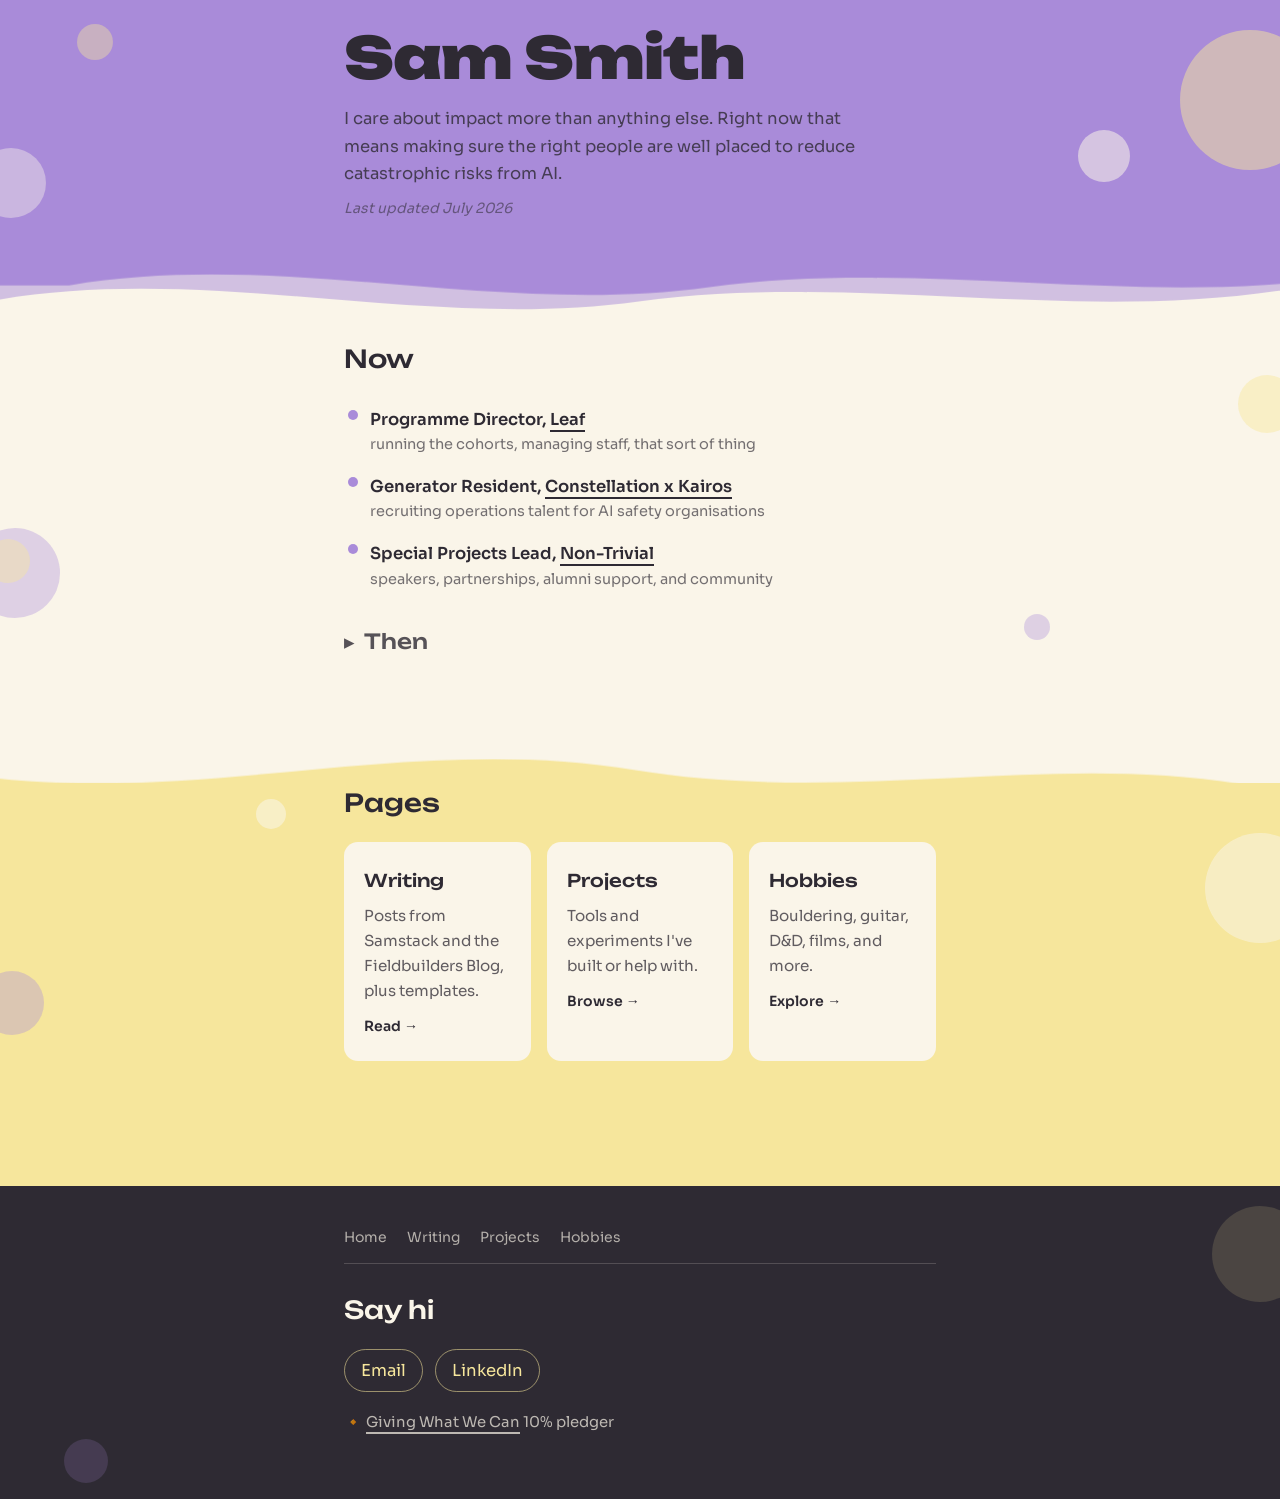
==== index.html @ f6348375 "Single hero line about placing people to reduce catastrophic AI risks Replaces the fieldbuilding-and" ====
<!DOCTYPE html>
<html lang="en">
<head>
<meta charset="UTF-8">
<meta name="viewport" content="width=device-width, initial-scale=1.0">
<title>Sam Smith</title>
<meta name="description" content="Sam Smith: placing the right people to reduce catastrophic risks from AI. Currently at Leaf, Constellation, and Non-Trivial.">
<link rel="preconnect" href="https://fonts.googleapis.com">
<link rel="preconnect" href="https://fonts.gstatic.com" crossorigin>
<link href="https://fonts.googleapis.com/css2?family=Unbounded:wght@500;900&family=Sora:wght@400;600&display=swap" rel="stylesheet">
<link rel="stylesheet" href="css/style.css?v=10">
</head>
<body>

<header>
  <span class="deco" style="width:140px;height:140px;right:-40px;top:30px;background:var(--butter);opacity:0.5;animation-duration:16s"></span>
  <span class="deco" style="width:52px;height:52px;right:150px;top:130px;background:var(--cream);opacity:0.55;animation-duration:11s"></span>
  <span class="deco" style="width:36px;height:36px;left:6%;top:24px;background:var(--butter);opacity:0.4;animation-duration:9s;animation-delay:-3s"></span>
  <span class="deco" style="width:70px;height:70px;left:-24px;bottom:14px;background:var(--cream);opacity:0.4;animation-duration:13s;animation-delay:-7s"></span>
  <div class="inner">
    <h1>Sam Smith</h1>
    <p class="tagline">I care about impact more than anything else. Right now that means making sure the right people are well placed to reduce catastrophic risks from AI.</p>
    <!-- when the career memo doc is ready: link it from here, e.g. "More in my career memo →" -->
    <p class="updated">Last updated July 2026</p>
  </div>
</header>

<svg class="wave" viewBox="0 0 1440 120" preserveAspectRatio="none" aria-hidden="true">
  <path class="under" d="M-240 70 L0 70 C240 30 480 105 720 72 C960 40 1200 95 1440 60 L1680 60 L1680 260 L-240 260 Z" fill="#faf5e9" fill-opacity="0.5" transform="translate(80 -12)"/>
  <path class="main" d="M-240 70 L0 70 C240 30 480 105 720 72 C960 40 1200 95 1440 60 L1680 60 L1680 260 L-240 260 Z" fill="#faf5e9"/>
</svg>

<div class="band-cream">
  <span class="deco" style="width:90px;height:90px;left:-30px;bottom:40px;background:var(--lavender);opacity:0.35;animation-duration:13s"></span>
  <span class="deco" style="width:58px;height:58px;right:-16px;top:36px;background:var(--butter);opacity:0.45;animation-duration:12s;animation-delay:-5s"></span>
  <span class="deco" style="width:44px;height:44px;left:-14px;top:200px;background:var(--butter);opacity:0.4;animation-duration:12s;animation-delay:-3s"></span>
  <span class="deco" style="width:30px;height:30px;right:-10px;top:320px;background:var(--lavender);opacity:0.35;animation-duration:10s;animation-delay:-5s"></span>
  <span class="deco" style="width:26px;height:26px;right:18%;bottom:18px;background:var(--lavender);opacity:0.35;animation-duration:10s;animation-delay:-2s"></span>
  <section class="inner">
    <h2 class="reveal">Now</h2>
    <ul class="plain">
      <li class="reveal">
        <span class="role">Programme Director, <a href="https://leaf.courses">Leaf</a></span>
        <span class="tag">running the cohorts, managing staff, that sort of thing</span>
      </li>
      <li class="reveal">
        <span class="role">Generator Resident, <a href="https://generatorresidency.org/">Constellation x Kairos</a></span>
        <span class="tag">recruiting operations talent for AI safety organisations</span>
      </li>
      <li class="reveal">
        <span class="role">Special Projects Lead, <a href="https://www.non-trivial.org/">Non-Trivial</a></span>
        <span class="tag">speakers, partnerships, alumni support, and community</span>
      </li>
    </ul>
    <details class="past reveal">
      <summary>Then</summary>
      <span class="deco" style="width:56px;height:56px;right:-30px;top:34%;background:var(--butter);opacity:0.35;animation-duration:15s;animation-delay:-9s"></span>
      <ul class="plain">
        <li>
          <span class="role">BSc Mathematics and Philosophy, <a href="https://www.bristol.ac.uk/">University of Bristol</a></span>
          <span class="tag">2023 to 2026</span>
        </li>
        <li>
          <span class="role">Programme Associate, <a href="https://erafellowship.org/">ERA Cambridge</a></span>
          <span class="tag">2025 to 2026; fellowship applications, speaker lineup, and impact evaluation</span>
        </li>
        <li>
          <span class="role">Led <a href="https://www.bristolsu.org.uk/groups/effective-altruism-bristol">EA Bristol</a></span>
          <span class="tag">the university's effective altruism student group</span>
        </li>
        <li>
          <span class="role">Research Manager, <a href="https://www.non-trivial.org/">Non-Trivial</a></span>
          <span class="tag">2023 to 2026; mentored dozens of fellows and led several winning projects</span>
        </li>
        <li>
          <span class="role">Earlier roles at <a href="https://leaf.courses">Leaf</a></span>
          <span class="tag">2022 to 2026; facilitator, then designing and leading the Dilemmas and Dangers in AI course, then Head of Courses</span>
        </li>
        <li>
          <span class="role">Essay Marker, <a href="https://pivotalcontest.org/">Pivotal Contest</a></span>
          <span class="tag">2023; marked 350 essays on AI, ethics, and policy</span>
        </li>
        <li>
          <span class="role">Tutor, <a href="https://www.oasisacademysouthbank.org/">Oasis Academy South Bank</a></span>
          <span class="tag">2021 to 2023; weekly GCSE maths support</span>
        </li>
        <li>
          <span class="role">Volunteer, <a href="https://mermaidsuk.org.uk/">Mermaids</a></span>
          <span class="tag">part of <a href="https://mermaidsuk.org.uk/young-people/mango/">MANGO</a>, Mermaids' online advocacy network that trains young trans people in activism and advocacy</span>
        </li>
        <li>
          <span class="role">Performer, Tate Modern</span>
          <span class="tag">2017; <a href="https://www.tate.org.uk/whats-on/tate-modern/kaputt">Kaputt: the Academy of Destruction</a></span>
        </li>
      </ul>
    </details>
  </section>
</div>

<svg class="wave" viewBox="0 0 1440 120" preserveAspectRatio="none" aria-hidden="true" style="background:#faf5e9">
  <path class="under" d="M-240 65 L0 65 C260 100 500 25 760 62 C1000 95 1220 45 1440 75 L1680 75 L1680 260 L-240 260 Z" fill="#f6e69c" fill-opacity="0.5" transform="translate(80 -12)"/>
  <path class="main" d="M-240 65 L0 65 C260 100 500 25 760 62 C1000 95 1220 45 1440 75 L1680 75 L1680 260 L-240 260 Z" fill="#f6e69c"/>
</svg>

<div class="band-butter">
  <span class="deco" style="width:110px;height:110px;right:-35px;top:50px;background:var(--cream);opacity:0.5;animation-duration:15s"></span>
  <span class="deco" style="width:64px;height:64px;left:-20px;bottom:26px;background:var(--lavender);opacity:0.35;animation-duration:14s;animation-delay:-6s"></span>
  <span class="deco" style="width:30px;height:30px;left:20%;top:16px;background:var(--cream);opacity:0.55;animation-duration:9s;animation-delay:-4s"></span>
  <section class="inner">
    <h2 class="reveal">Pages</h2>
    <div class="pagecards">
      <a class="pagecard reveal" href="writing.html">
        <h3>Writing</h3>
        <p>Posts from Samstack and the Fieldbuilders Blog, plus templates.</p>
        <span class="go">Read →</span>
      </a>
      <a class="pagecard reveal" href="projects.html">
        <h3>Projects</h3>
        <p>Tools and experiments I've built or help with.</p>
        <span class="go">Browse →</span>
      </a>
      <a class="pagecard reveal" href="hobbies.html">
        <h3>Hobbies</h3>
        <p>Bouldering, guitar, D&amp;D, films, and more.</p>
        <span class="go">Explore →</span>
      </a>
    </div>
  </section>
</div>

<svg class="wave" viewBox="0 0 1440 120" preserveAspectRatio="none" aria-hidden="true" style="background:#f6e69c">
  <path class="under" d="M-240 68 L0 68 C280 100 520 30 780 65 C1040 98 1260 50 1440 78 L1680 78 L1680 260 L-240 260 Z" fill="#2e2a33" fill-opacity="0.5" transform="translate(80 -12)"/>
  <path class="main" d="M-240 68 L0 68 C280 100 520 30 780 65 C1040 98 1260 50 1440 78 L1680 78 L1680 260 L-240 260 Z" fill="#2e2a33"/>
</svg>

<footer id="contact">
  <span class="deco" style="width:96px;height:96px;right:-28px;top:20px;background:var(--butter);opacity:0.14;animation-duration:16s;animation-delay:-8s"></span>
  <span class="deco" style="width:44px;height:44px;left:5%;bottom:16px;background:var(--lavender);opacity:0.18;animation-duration:11s;animation-delay:-5s"></span>
  <div class="inner">
<nav class="nav">
      <a href="index.html">Home</a>
      <a href="writing.html">Writing</a>
      <a href="projects.html">Projects</a>
      <a href="hobbies.html">Hobbies</a>
    </nav>

    <h2>Say hi</h2>
    <div class="links">
      <button type="button" data-copy="sdms2005@gmail.com">Email</button>
      <a href="https://www.linkedin.com/in/sam-smith%F0%9F%94%B8-617315227/">LinkedIn</a>
    </div>
    <p class="pledge">🔸 <a href="https://www.givingwhatwecan.org/">Giving What We Can</a> 10% pledger</p>
  </div>
</footer>

<script src="js/waves.js?v=10"></script>
</body>
</html>
---- css/style.css ----
:root {
  --lavender: #a98bd9;
  --cream: #faf5e9;
  --butter: #f6e69c;
  --charcoal: #2e2a33;
  --heading-font: 'Unbounded', sans-serif;
  --body-font: 'Sora', sans-serif;
  --h1-weight: 900;
  --h2-weight: 500;
  --max: 640px;
}

* { margin: 0; padding: 0; box-sizing: border-box; }

/* nothing may ever cause sideways scroll */
html, body { overflow-x: hidden; overflow-x: clip; }

body {
  background: var(--lavender);
  color: var(--charcoal);
  font-family: var(--body-font);
  font-size: 16.5px;
  line-height: 1.65;
  -webkit-font-smoothing: antialiased;
}

.inner { max-width: var(--max); margin: 0 auto; padding: 0 24px; position: relative; z-index: 1; }

/* Hero / page headers */
header { padding: 26px 0 12px; position: relative; overflow: hidden; }
h1 {
  font-family: var(--heading-font);
  font-weight: var(--h1-weight, 900);
  font-size: clamp(2.2rem, 7.5vw, 3.6rem);
  line-height: 1.1;
  letter-spacing: -0.02em;
}
.tagline { margin-top: 16px; opacity: 0.8; max-width: 44ch; }
.crumb { margin-bottom: 14px; font-size: 0.9em; }
.crumb a { opacity: 0.7; }

/* Wave dividers */
.wave { display: block; width: 100%; height: 14vh; margin-bottom: -1px; }
/* first divider is shorter: it's mostly risen on load, keeping the header tight */
.wave:first-of-type { height: 12vh; }
.wave path { will-change: transform; }
@media (max-width: 480px) { .wave { height: 12vh; } .wave:first-of-type { height: 10vh; } }

/* Bands */
.band-cream  { background: var(--cream); }
.band-butter { background: var(--butter); }
.band-cream, .band-butter { position: relative; overflow: hidden; }
/* note: sections carry no vertical padding (.inner wins specificity);
   band breathing room comes from the wave svgs above/below them */
section { position: relative; }

h2 {
  font-family: var(--heading-font);
  font-weight: var(--h2-weight, 500);
  font-size: 1.55rem;
  margin-bottom: 18px;
}

p + p { margin-top: 1em; }

/* skip-ink:none + generous offset keep the hover squiggle continuous,
   clearing descenders (g, y, p) instead of being broken by them */
a {
  color: inherit;
  text-decoration-thickness: 1.5px;
  text-underline-offset: 0.32em;
  text-decoration-skip-ink: none;
}
a:hover { text-decoration-style: wavy; }

/* Bullet lists */
ul.plain { list-style: none; }
ul.plain li { padding: 8px 0 8px 26px; position: relative; }
ul.plain .role { font-weight: 600; }
ul.plain .tag { display: block; font-size: 0.88em; opacity: 0.65; }
ul.plain li::before {
  content: "";
  position: absolute;
  left: 4px; top: 0.72em;
  width: 10px; height: 10px;
  border-radius: 50%;
  background: var(--lavender);
}
.band-butter ul.plain li::before { background: var(--cream); }

/* Row lists (projects, writing) */
ul.rows { list-style: none; }
ul.rows li {
  padding: 13px 0;
  border-bottom: 1.5px solid color-mix(in srgb, var(--charcoal) 22%, transparent);
  display: flex;
  flex-wrap: wrap;
  gap: 4px 12px;
  align-items: baseline;
}
ul.rows li:first-child { border-top: 1.5px solid color-mix(in srgb, var(--charcoal) 22%, transparent); }
ul.rows .grow { flex: 1; min-width: 180px; }
ul.rows .meta { opacity: 0.65; font-size: 0.9em; white-space: nowrap; }

.pill {
  font-size: 0.72em;
  font-weight: 600;
  padding: 2px 10px;
  border-radius: 999px;
  background: var(--lavender);
  white-space: nowrap;
}
.band-butter .pill { background: var(--cream); }

.updated { margin-top: 18px; opacity: 0.55; font-size: 0.85em; font-style: italic; }
header .updated { margin-top: 10px; }

/* Collapsible Past section under Now */
.past { margin-top: 24px; }
.past summary {
  cursor: pointer;
  font-family: var(--heading-font);
  font-weight: var(--h2-weight, 500);
  font-size: 1.3rem;
  opacity: 0.8;
  width: fit-content;
  list-style: none;
}
.past summary::-webkit-details-marker { display: none; }
.past summary::before {
  content: '▸';
  display: inline-block;
  margin-right: 9px;
  transition: transform 0.2s ease;
}
.past[open] summary::before { transform: rotate(90deg); }
.past summary:hover { opacity: 1; }
.past[open] summary { margin-bottom: 8px; }
.past ul.plain { font-size: 0.95em; }
/* bubbles that only appear with the expanded Then list, behind its text */
.past { position: relative; }
.past .deco { z-index: -1; }

/* Page cards (home → subpages) */
.pagecards { display: grid; grid-template-columns: repeat(3, 1fr); gap: 16px; }
@media (max-width: 560px) { .pagecards { grid-template-columns: 1fr; } }
.pagecard {
  display: block;
  background: var(--cream);
  border-radius: 14px;
  padding: 24px 20px 22px;
  text-decoration: none;
  transition: transform 0.25s ease, box-shadow 0.25s ease;
}
.pagecard h3 { font-family: var(--heading-font); font-weight: 500; font-size: 1.1rem; margin-bottom: 8px; }
.pagecard p { font-size: 0.92em; opacity: 0.75; }
.pagecard .go { display: inline-block; margin-top: 12px; font-size: 0.85em; font-weight: 600; transition: transform 0.25s ease; }
.pagecard:hover { transform: translateY(-4px) rotate(-0.6deg); box-shadow: 0 10px 24px color-mix(in srgb, var(--charcoal) 18%, transparent); }
.pagecard:hover .go { transform: translateX(4px); }

/* Footer / contact */
footer { background: var(--charcoal); color: var(--cream); padding: 40px 0 64px; position: relative; overflow: hidden; }
footer h2 { color: var(--cream); }
footer .links { display: flex; gap: 12px; flex-wrap: wrap; margin: 6px 0 18px; }
footer .links a,
footer .links button {
  color: var(--butter);
  border: 1.5px solid color-mix(in srgb, var(--butter) 55%, transparent);
  border-radius: 999px;
  padding: 7px 16px;
  text-decoration: none;
  background: none;
  font: inherit;
  cursor: pointer;
  transition: transform 0.2s ease, background 0.2s ease, color 0.2s ease;
}
footer .links a:hover,
footer .links button:hover { background: var(--butter); color: var(--charcoal); transform: translateY(-2px); }
footer .pledge { opacity: 0.7; font-size: 0.9em; }

/* Quiet nav row at the top of the footer, visually distinct from the contact pills */
footer .nav {
  display: flex;
  gap: 20px;
  flex-wrap: wrap;
  margin-bottom: 26px;
  padding-bottom: 14px;
  border-bottom: 1px solid color-mix(in srgb, var(--cream) 18%, transparent);
}
footer .nav a {
  color: var(--cream);
  opacity: 0.65;
  font-size: 0.85em;
  text-decoration: none;
}
footer .nav a:hover { opacity: 1; text-decoration: underline wavy; text-underline-offset: 0.32em; }

/* Floating decorations */
.deco {
  position: absolute;
  border-radius: 50%;
  pointer-events: none;
  z-index: 0;
  animation: floaty 14s ease-in-out infinite alternate;
}
@keyframes floaty {
  from { transform: translate(0, 0); }
  to   { transform: translate(14px, 22px); }
}

/* Scroll reveal (only when JS is running) */
html.js .reveal { opacity: 0; transform: translateY(18px); transition: opacity 0.6s ease, transform 0.6s ease; }
html.js .reveal.visible { opacity: 1; transform: none; }

@media (prefers-reduced-motion: reduce) {
  .deco { animation: none; }
  html.js .reveal { opacity: 1; transform: none; transition: none; }
}

/* On small screens, keep only the first two bubbles per band so they stay a garnish */
@media (max-width: 600px) {
  span.deco:nth-of-type(n+3) { display: none; }
}
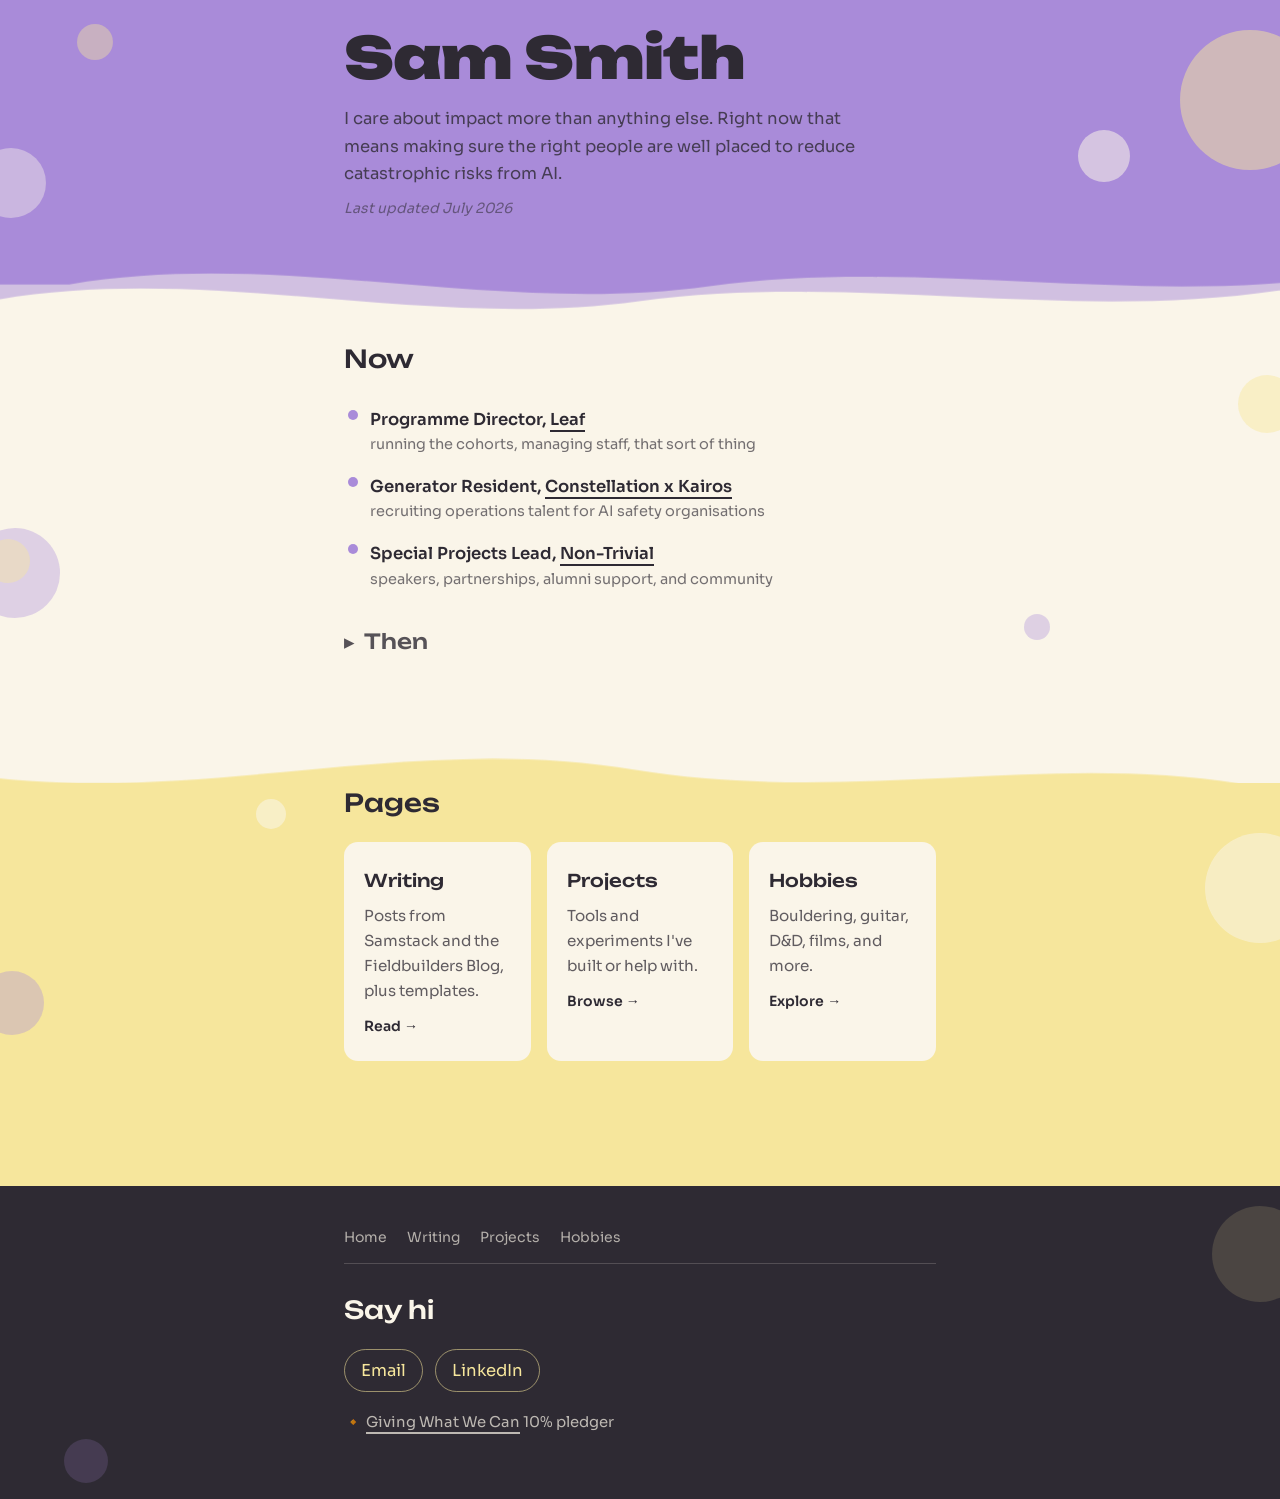
==== commit 2fd5de5c: "Mobile: wrap row descriptions, cap bubble opacity at 15 percent Row metas lose their nowrap under 60" ====
--- a/index.html
+++ b/index.html
@@ -8,7 +8,7 @@
 <link rel="preconnect" href="https://fonts.googleapis.com">
 <link rel="preconnect" href="https://fonts.gstatic.com" crossorigin>
 <link href="https://fonts.googleapis.com/css2?family=Unbounded:wght@500;900&family=Sora:wght@400;600&display=swap" rel="stylesheet">
-<link rel="stylesheet" href="css/style.css?v=10">
+<link rel="stylesheet" href="css/style.css?v=11">
 </head>
 <body>
 
@@ -153,6 +153,6 @@
   </div>
 </footer>
 
-<script src="js/waves.js?v=10"></script>
+<script src="js/waves.js?v=11"></script>
 </body>
 </html>
--- a/css/style.css
+++ b/css/style.css
@@ -217,7 +217,9 @@
   html.js .reveal { opacity: 1; transform: none; transition: none; }
 }
 
-/* On small screens, keep only the first two bubbles per band so they stay a garnish */
+/* On small screens: fewer, fainter bubbles, and let row descriptions wrap */
 @media (max-width: 600px) {
   span.deco:nth-of-type(n+3) { display: none; }
-}
+  .deco { opacity: 0.15 !important; }
+  ul.rows .meta { white-space: normal; }
+}
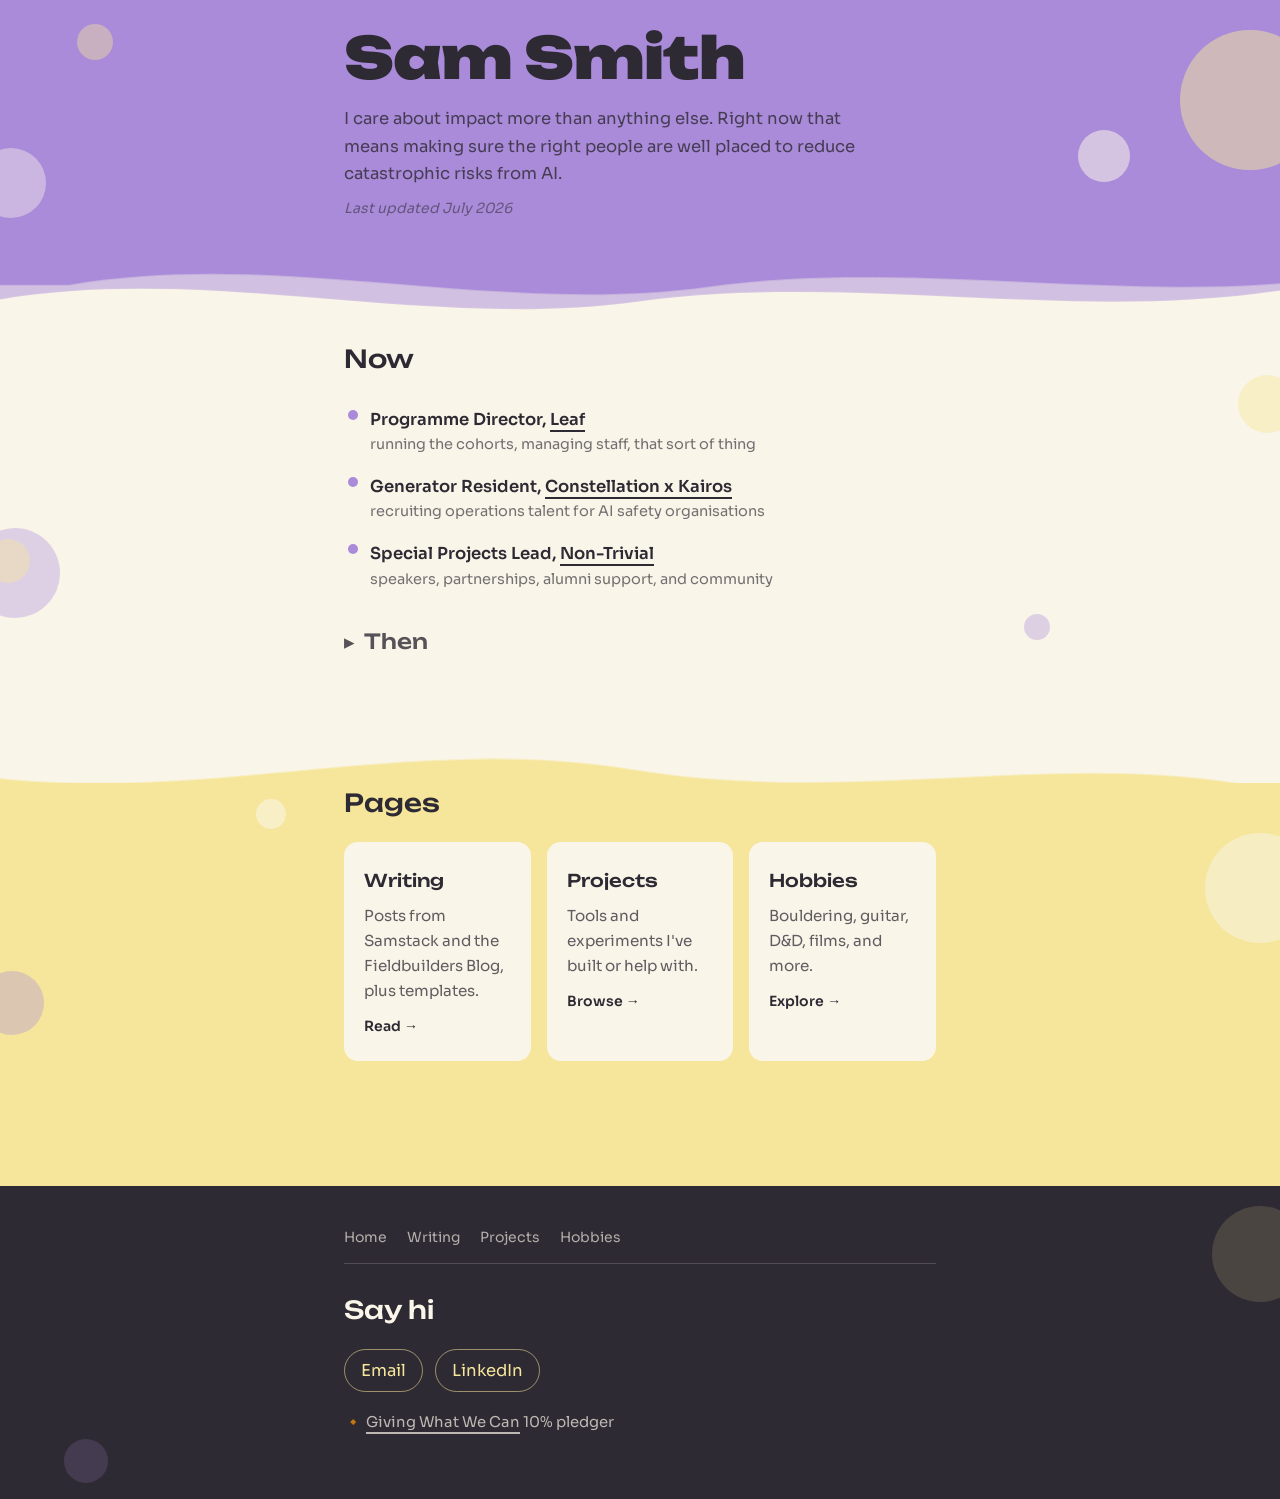
==== commit 79ee164d: "Cheer the mobile bubbles up a little (0.15 to 0.22 opacity) Co-Authored-By: Claude Fable 5 <noreply@" ====
--- a/index.html
+++ b/index.html
@@ -8,7 +8,7 @@
 <link rel="preconnect" href="https://fonts.googleapis.com">
 <link rel="preconnect" href="https://fonts.gstatic.com" crossorigin>
 <link href="https://fonts.googleapis.com/css2?family=Unbounded:wght@500;900&family=Sora:wght@400;600&display=swap" rel="stylesheet">
-<link rel="stylesheet" href="css/style.css?v=11">
+<link rel="stylesheet" href="css/style.css?v=12">
 </head>
 <body>
 
@@ -153,6 +153,6 @@
   </div>
 </footer>
 
-<script src="js/waves.js?v=11"></script>
+<script src="js/waves.js?v=12"></script>
 </body>
 </html>
--- a/css/style.css
+++ b/css/style.css
@@ -220,6 +220,6 @@
 /* On small screens: fewer, fainter bubbles, and let row descriptions wrap */
 @media (max-width: 600px) {
   span.deco:nth-of-type(n+3) { display: none; }
-  .deco { opacity: 0.15 !important; }
+  .deco { opacity: 0.22 !important; }
   ul.rows .meta { white-space: normal; }
 }
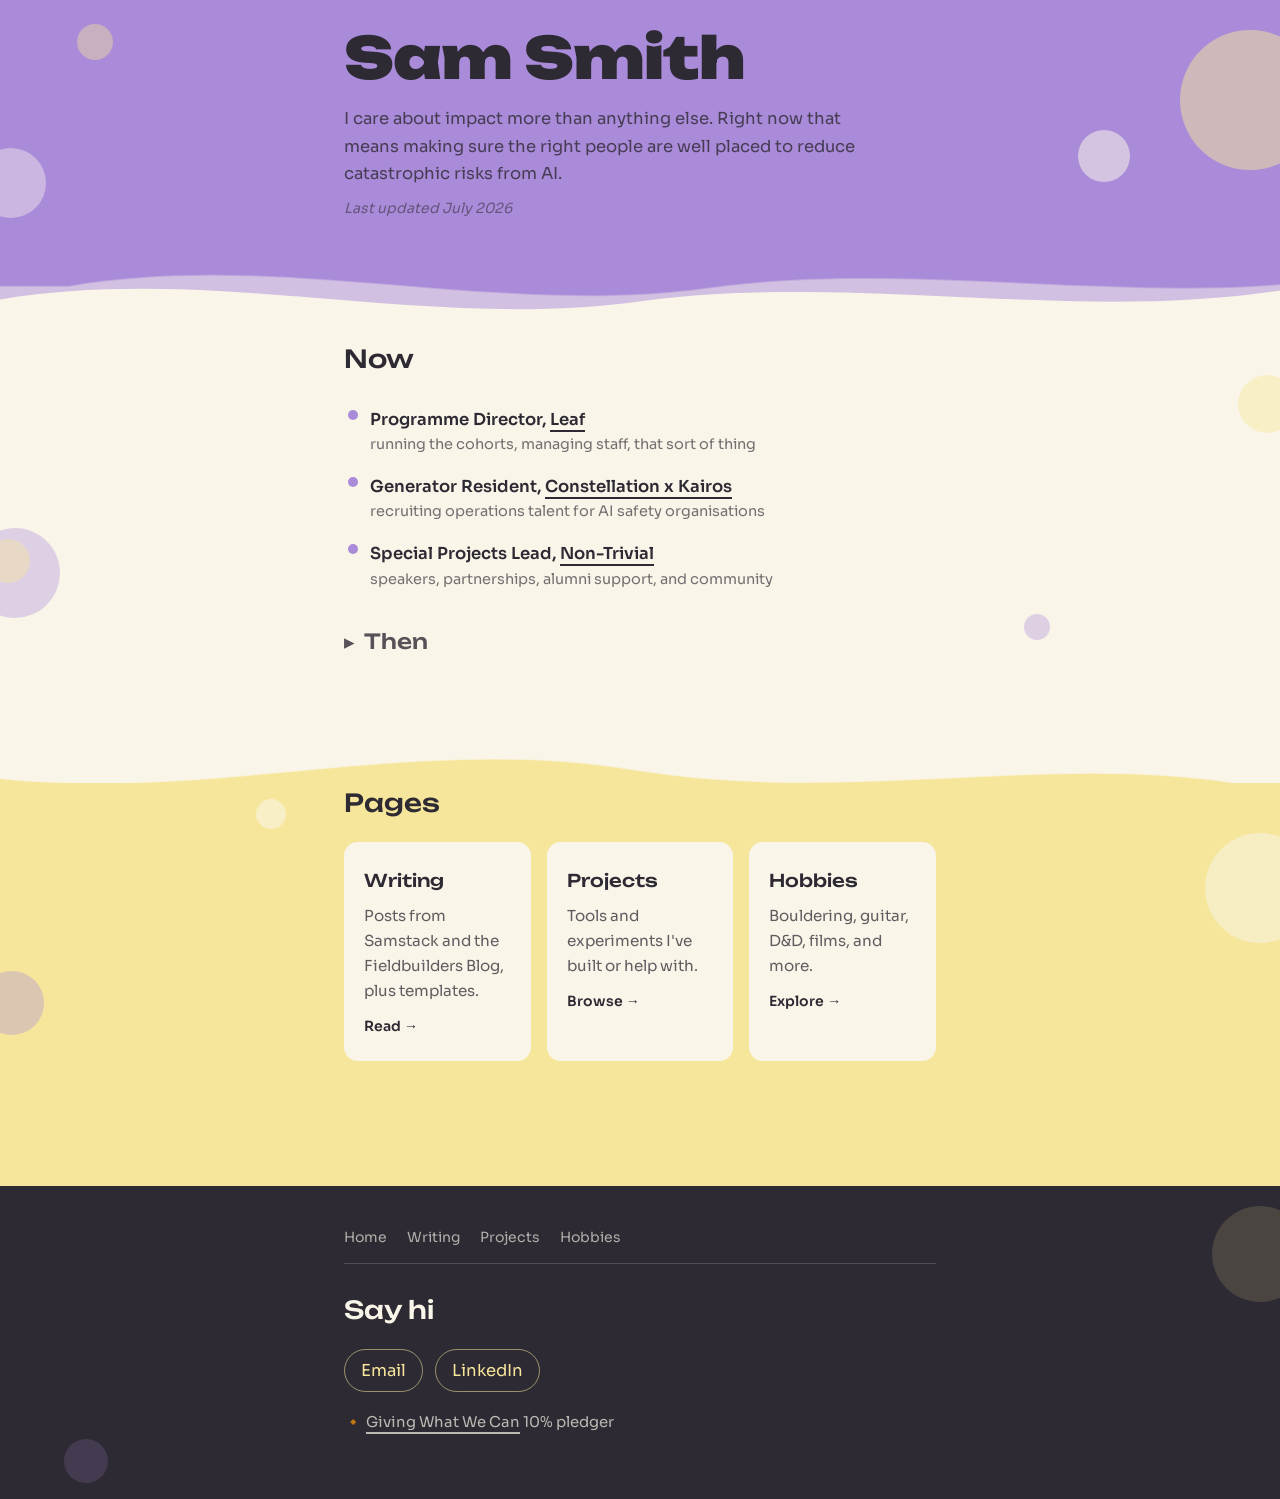
==== commit efc00c6e: "Clean extensionless URLs and a wave emoji favicon Internal links now use /, /writing, /projects, /ho" ====
--- a/index.html
+++ b/index.html
@@ -5,6 +5,7 @@
 <meta name="viewport" content="width=device-width, initial-scale=1.0">
 <title>Sam Smith</title>
 <meta name="description" content="Sam Smith: placing the right people to reduce catastrophic risks from AI. Currently at Leaf, Constellation, and Non-Trivial.">
+<link rel="icon" href="data:image/svg+xml,<svg xmlns=%22http://www.w3.org/2000/svg%22 viewBox=%220 0 100 100%22><text y=%22.9em%22 font-size=%2290%22>🌊</text></svg>">
 <link rel="preconnect" href="https://fonts.googleapis.com">
 <link rel="preconnect" href="https://fonts.gstatic.com" crossorigin>
 <link href="https://fonts.googleapis.com/css2?family=Unbounded:wght@500;900&family=Sora:wght@400;600&display=swap" rel="stylesheet">
@@ -109,17 +110,17 @@
   <section class="inner">
     <h2 class="reveal">Pages</h2>
     <div class="pagecards">
-      <a class="pagecard reveal" href="writing.html">
+      <a class="pagecard reveal" href="/writing">
         <h3>Writing</h3>
         <p>Posts from Samstack and the Fieldbuilders Blog, plus templates.</p>
         <span class="go">Read →</span>
       </a>
-      <a class="pagecard reveal" href="projects.html">
+      <a class="pagecard reveal" href="/projects">
         <h3>Projects</h3>
         <p>Tools and experiments I've built or help with.</p>
         <span class="go">Browse →</span>
       </a>
-      <a class="pagecard reveal" href="hobbies.html">
+      <a class="pagecard reveal" href="/hobbies">
         <h3>Hobbies</h3>
         <p>Bouldering, guitar, D&amp;D, films, and more.</p>
         <span class="go">Explore →</span>
@@ -138,10 +139,10 @@
   <span class="deco" style="width:44px;height:44px;left:5%;bottom:16px;background:var(--lavender);opacity:0.18;animation-duration:11s;animation-delay:-5s"></span>
   <div class="inner">
 <nav class="nav">
-      <a href="index.html">Home</a>
-      <a href="writing.html">Writing</a>
-      <a href="projects.html">Projects</a>
-      <a href="hobbies.html">Hobbies</a>
+      <a href="/">Home</a>
+      <a href="/writing">Writing</a>
+      <a href="/projects">Projects</a>
+      <a href="/hobbies">Hobbies</a>
     </nav>
 
     <h2>Say hi</h2>
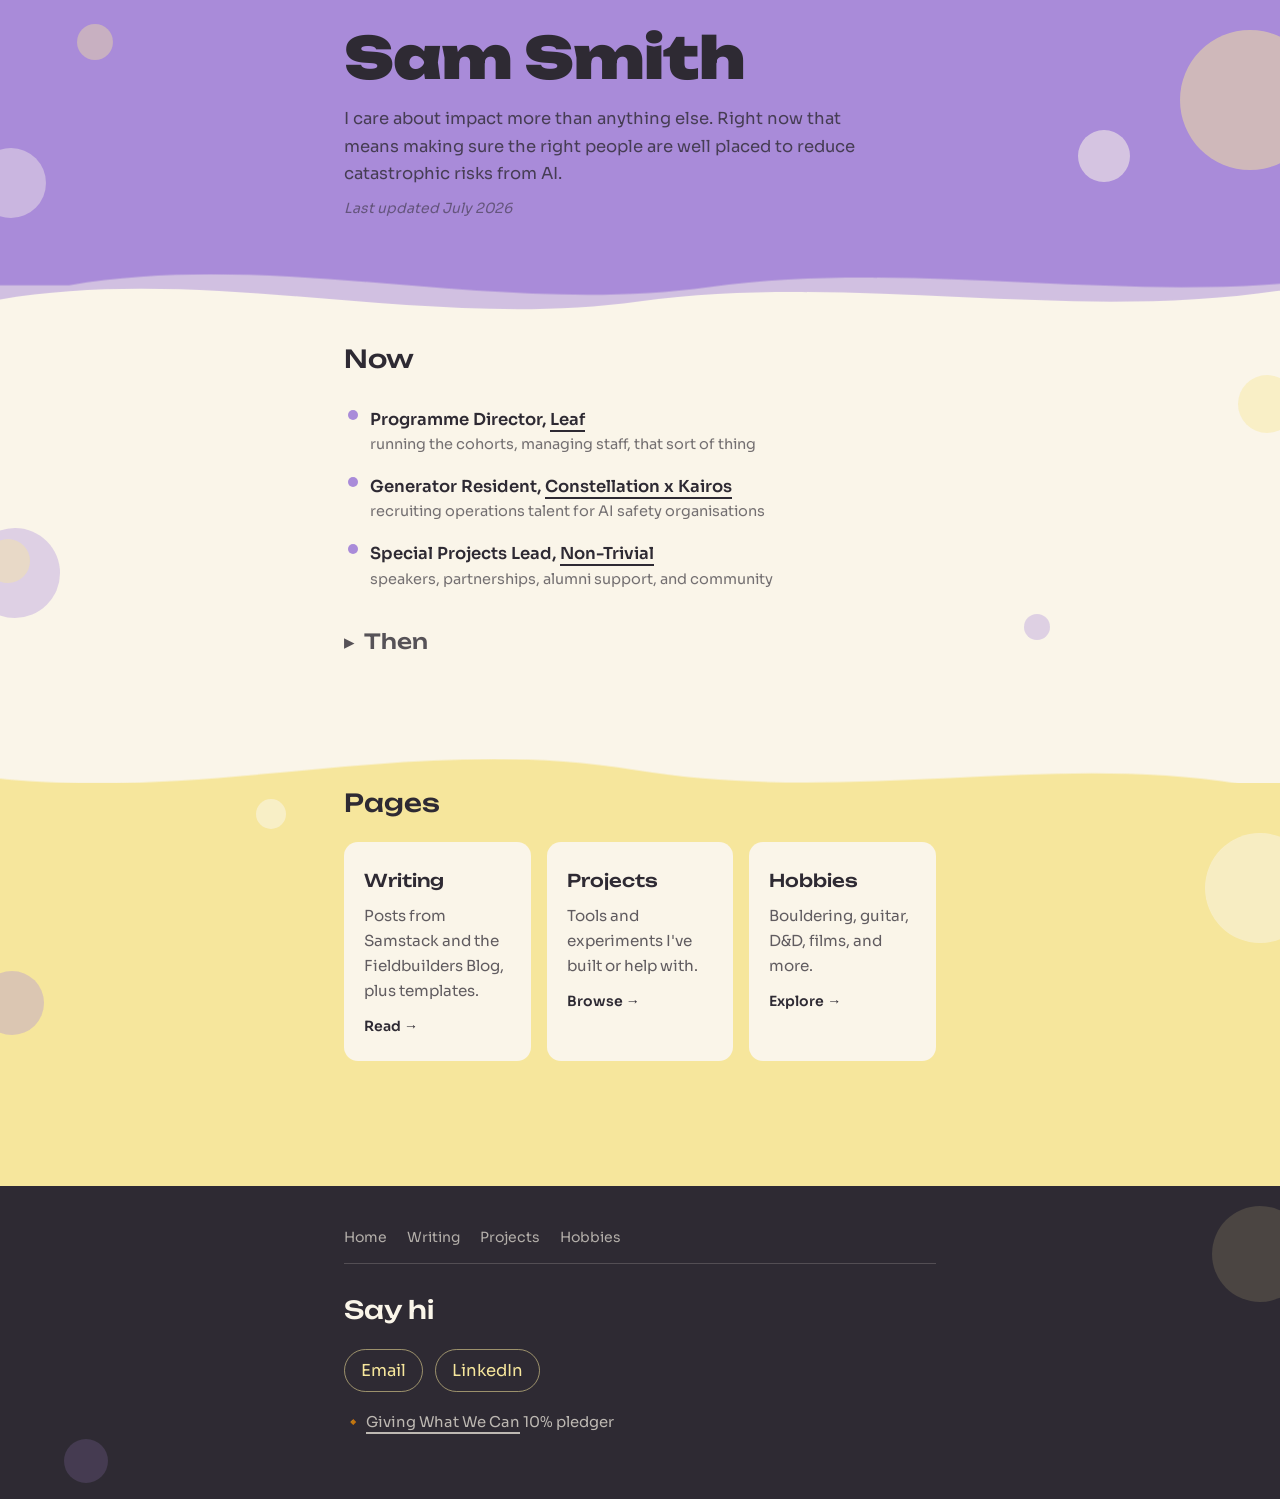
==== commit c60a72dc: "Favicon: robot instead of wave Co-Authored-By: Claude Fable 5 <noreply@anthropic.com>" ====
--- a/index.html
+++ b/index.html
@@ -5,7 +5,7 @@
 <meta name="viewport" content="width=device-width, initial-scale=1.0">
 <title>Sam Smith</title>
 <meta name="description" content="Sam Smith: placing the right people to reduce catastrophic risks from AI. Currently at Leaf, Constellation, and Non-Trivial.">
-<link rel="icon" href="data:image/svg+xml,<svg xmlns=%22http://www.w3.org/2000/svg%22 viewBox=%220 0 100 100%22><text y=%22.9em%22 font-size=%2290%22>🌊</text></svg>">
+<link rel="icon" href="data:image/svg+xml,<svg xmlns=%22http://www.w3.org/2000/svg%22 viewBox=%220 0 100 100%22><text y=%22.9em%22 font-size=%2290%22>🤖</text></svg>">
 <link rel="preconnect" href="https://fonts.googleapis.com">
 <link rel="preconnect" href="https://fonts.gstatic.com" crossorigin>
 <link href="https://fonts.googleapis.com/css2?family=Unbounded:wght@500;900&family=Sora:wght@400;600&display=swap" rel="stylesheet">
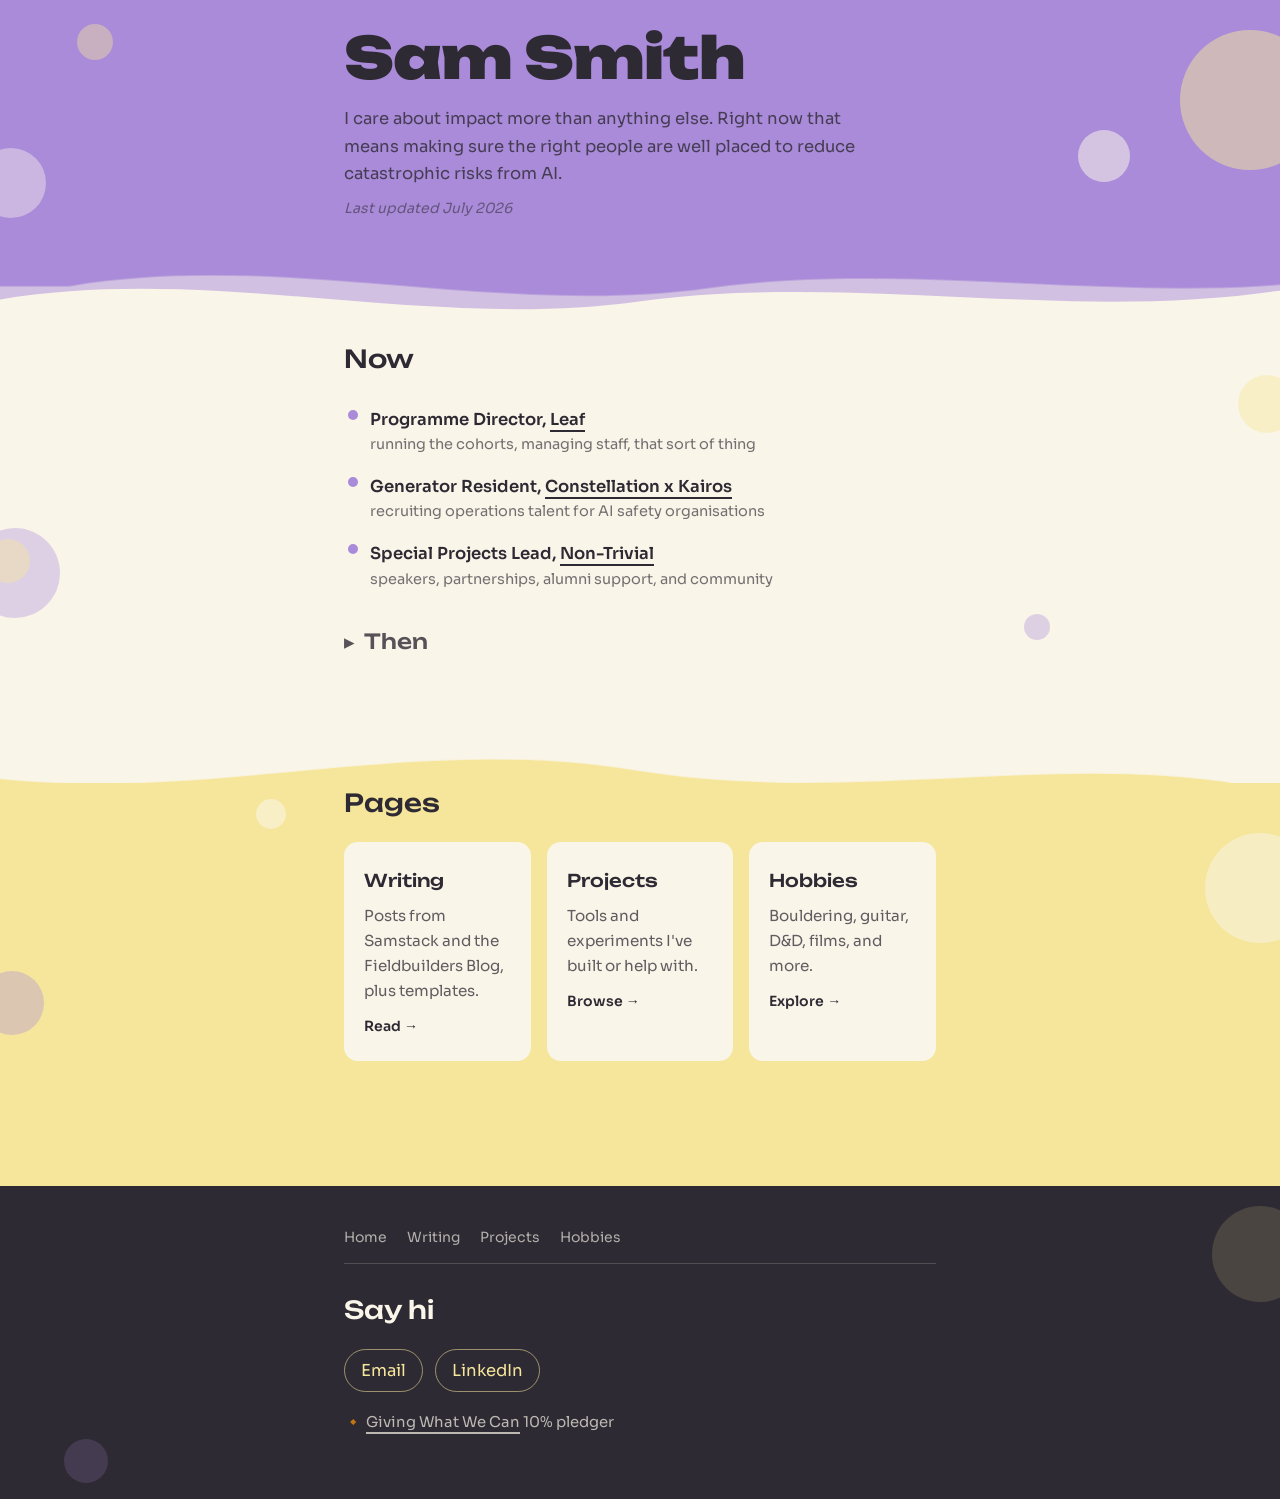
==== commit 4ccf0285: "Fit the robot fully inside the favicon Centre the emoji with text-anchor and shrink it to font-size " ====
--- a/index.html
+++ b/index.html
@@ -5,7 +5,7 @@
 <meta name="viewport" content="width=device-width, initial-scale=1.0">
 <title>Sam Smith</title>
 <meta name="description" content="Sam Smith: placing the right people to reduce catastrophic risks from AI. Currently at Leaf, Constellation, and Non-Trivial.">
-<link rel="icon" href="data:image/svg+xml,<svg xmlns=%22http://www.w3.org/2000/svg%22 viewBox=%220 0 100 100%22><text y=%22.9em%22 font-size=%2290%22>🤖</text></svg>">
+<link rel="icon" href="data:image/svg+xml,<svg xmlns=%22http://www.w3.org/2000/svg%22 viewBox=%220 0 100 100%22><text x=%2250%22 y=%2282%22 text-anchor=%22middle%22 font-size=%2278%22>🤖</text></svg>">
 <link rel="preconnect" href="https://fonts.googleapis.com">
 <link rel="preconnect" href="https://fonts.gstatic.com" crossorigin>
 <link href="https://fonts.googleapis.com/css2?family=Unbounded:wght@500;900&family=Sora:wght@400;600&display=swap" rel="stylesheet">
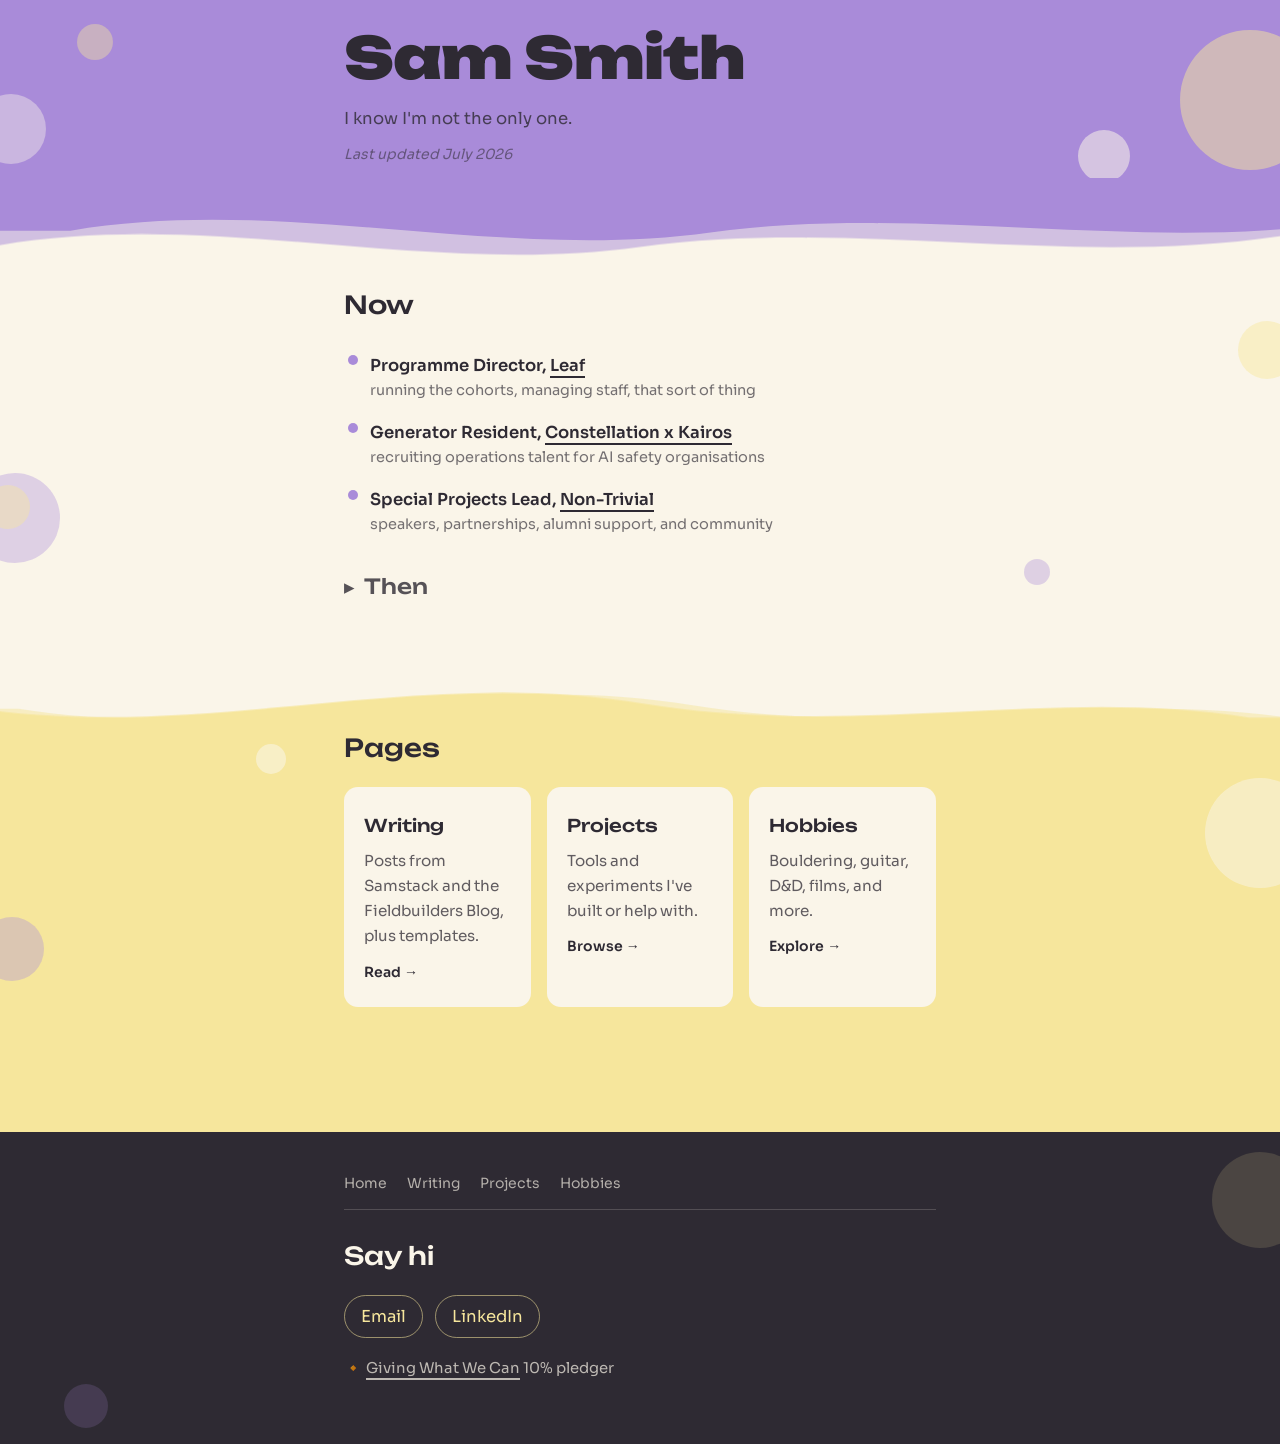
==== commit 5b5453c5: "Change homepage tagline Co-Authored-By: Claude Fable 5 <noreply@anthropic.com>" ====
--- a/index.html
+++ b/index.html
@@ -20,7 +20,7 @@
   <span class="deco" style="width:70px;height:70px;left:-24px;bottom:14px;background:var(--cream);opacity:0.4;animation-duration:13s;animation-delay:-7s"></span>
   <div class="inner">
     <h1>Sam Smith</h1>
-    <p class="tagline">I care about impact more than anything else. Right now that means making sure the right people are well placed to reduce catastrophic risks from AI.</p>
+    <p class="tagline">I know I'm not the only one.</p>
     <!-- when the career memo doc is ready: link it from here, e.g. "More in my career memo →" -->
     <p class="updated">Last updated July 2026</p>
   </div>
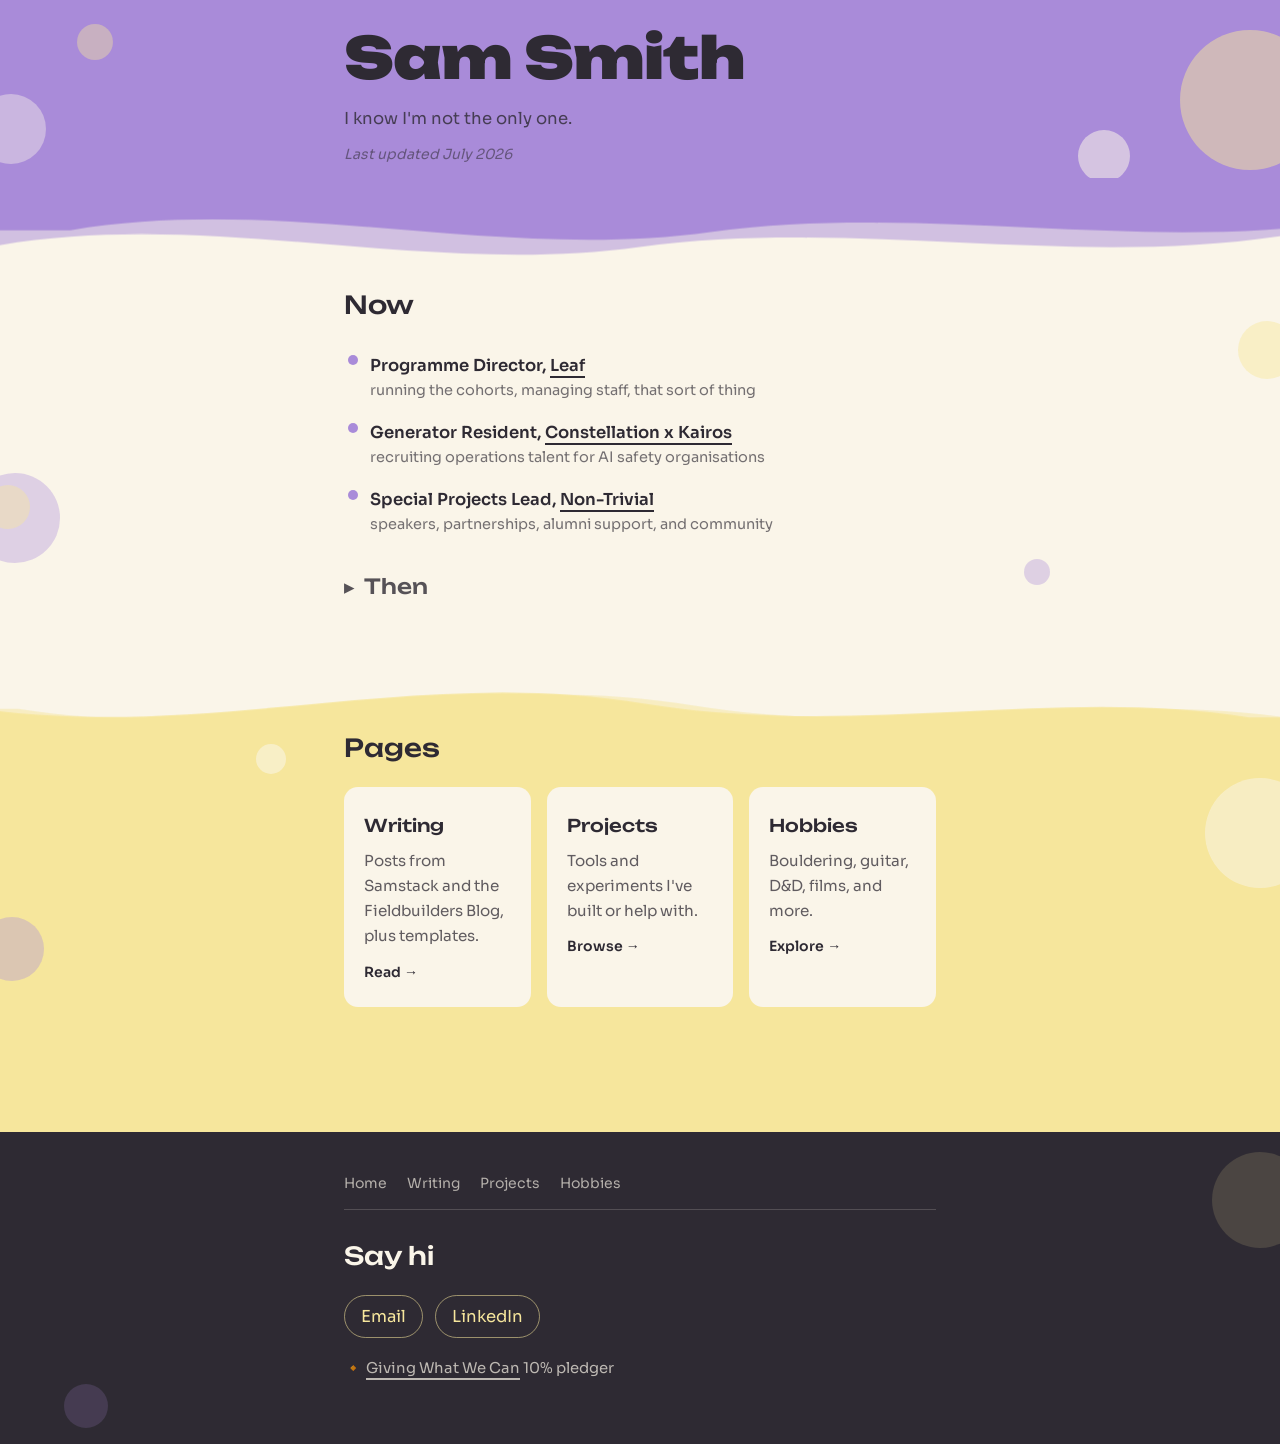
==== commit a238f68a: "Make the tagline a hidden link to the song Co-Authored-By: Claude Fable 5 <noreply@anthropic.com>" ====
--- a/index.html
+++ b/index.html
@@ -9,7 +9,7 @@
 <link rel="preconnect" href="https://fonts.googleapis.com">
 <link rel="preconnect" href="https://fonts.gstatic.com" crossorigin>
 <link href="https://fonts.googleapis.com/css2?family=Unbounded:wght@500;900&family=Sora:wght@400;600&display=swap" rel="stylesheet">
-<link rel="stylesheet" href="css/style.css?v=12">
+<link rel="stylesheet" href="css/style.css?v=13">
 </head>
 <body>
 
@@ -20,7 +20,7 @@
   <span class="deco" style="width:70px;height:70px;left:-24px;bottom:14px;background:var(--cream);opacity:0.4;animation-duration:13s;animation-delay:-7s"></span>
   <div class="inner">
     <h1>Sam Smith</h1>
-    <p class="tagline">I know I'm not the only one.</p>
+    <p class="tagline"><a class="stealth" href="https://youtu.be/nCkpzqqog4k" target="_blank" rel="noopener">I know I'm not the only one.</a></p>
     <!-- when the career memo doc is ready: link it from here, e.g. "More in my career memo →" -->
     <p class="updated">Last updated July 2026</p>
   </div>
--- a/css/style.css
+++ b/css/style.css
@@ -72,6 +72,9 @@
   text-decoration-skip-ink: none;
 }
 a:hover { text-decoration-style: wavy; }
+
+/* easter-egg links: indistinguishable from plain text, pointer cursor is the only tell */
+a.stealth, a.stealth:hover { text-decoration: none; }
 
 /* Bullet lists */
 ul.plain { list-style: none; }
